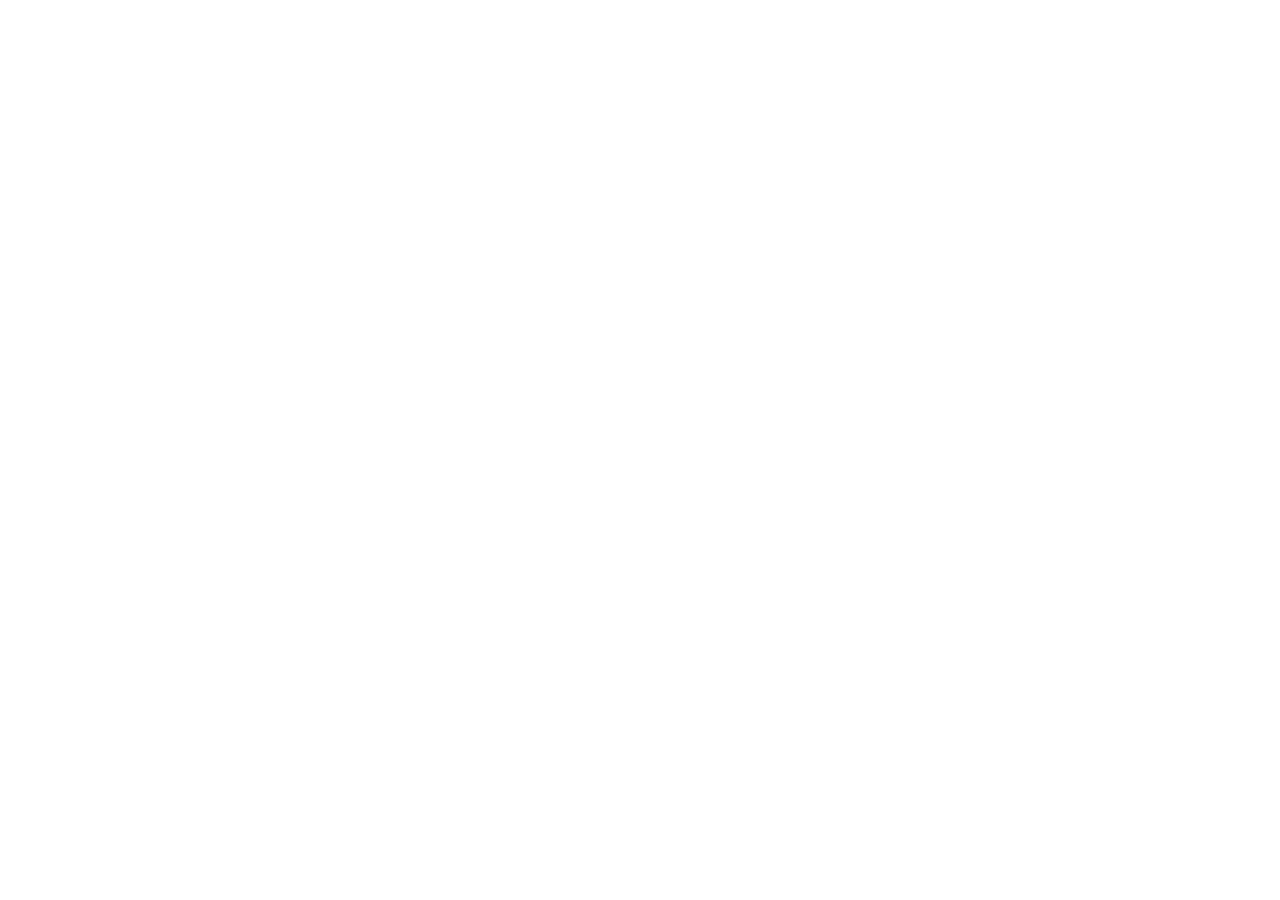
==== docs/index.html @ 6978595d "Add permanent mobile gateway portal" ====
<!doctype html>
<html lang="en">
<head>
  <meta charset="utf-8">
  <meta name="viewport" content="width=device-width, initial-scale=1, maximum-scale=1, user-scalable=no, viewport-fit=cover">
  <meta name="theme-color" content="#030408">
  <title>JARVIS &mdash; Connecting to Neural Core</title>
  <meta http-equiv="refresh" content="0; url=https://intelligent-heart-lodge-heights.trycloudflare.com">
  <style>
    * { box-sizing: border-box; margin: 0; padding: 0; }
    body {
      background: #030408;
      color: #e0f7fa;
      font-family: -apple-system, BlinkMacSystemFont, "Segoe UI", Roboto, sans-serif;
      min-height: 100vh;
      display: flex;
      flex-direction: column;
      align-items: center;
      justify-content: center;
      padding: 24px;
      text-align: center;
      overflow: hidden;
    }
    .core-ring {
      width: 80px;
      height: 80px;
      border: 3px solid rgba(0, 229, 255, 0.2);
      border-top-color: #00e5ff;
      border-radius: 50%;
      animation: spin 1s cubic-bezier(0.4, 0, 0.2, 1) infinite;
      margin-bottom: 24px;
      box-shadow: 0 0 30px rgba(0, 229, 255, 0.3);
    }
    @keyframes spin { to { transform: rotate(360deg); } }
    h1 {
      font-size: 1.4rem;
      font-weight: 700;
      letter-spacing: 0.1em;
      text-transform: uppercase;
      color: #00e5ff;
      margin-bottom: 8px;
    }
    p {
      font-size: 0.95rem;
      color: #80deea;
      margin-bottom: 28px;
    }
    .btn-connect {
      display: inline-flex;
      align-items: center;
      justify-content: center;
      gap: 10px;
      background: linear-gradient(135deg, #00b0ff, #00e5ff);
      color: #001e28;
      font-weight: 700;
      font-size: 1rem;
      padding: 14px 28px;
      border-radius: 14px;
      text-decoration: none;
      box-shadow: 0 8px 24px rgba(0, 229, 255, 0.4);
      transition: transform 0.15s ease;
    }
    .btn-connect:active { transform: scale(0.97); }
    .hint {
      margin-top: 32px;
      font-size: 0.75rem;
      color: rgba(128, 222, 234, 0.6);
      max-width: 320px;
      line-height: 1.4;
    }
  </style>
</head>
<body>
  <div class="core-ring"></div>
  <h1>JARVIS Gateway</h1>
  <p>Connecting to your personal PC neural core…</p>
  <a class="btn-connect" id="directLink" href="https://intelligent-heart-lodge-heights.trycloudflare.com">
    <span>&#9889;</span> Open JARVIS Directly
  </a>
  <div class="hint">
    Permanent access portal for iPhone Safari.<br>Tap Share &rarr; Add to Home Screen to bookmark.
  </div>

  <script>
    const targetUrl = "https://intelligent-heart-lodge-heights.trycloudflare.com";
    try {
      window.location.replace(targetUrl);
    } catch(_) {
      window.location.href = targetUrl;
    }
  </script>
</body>
</html>
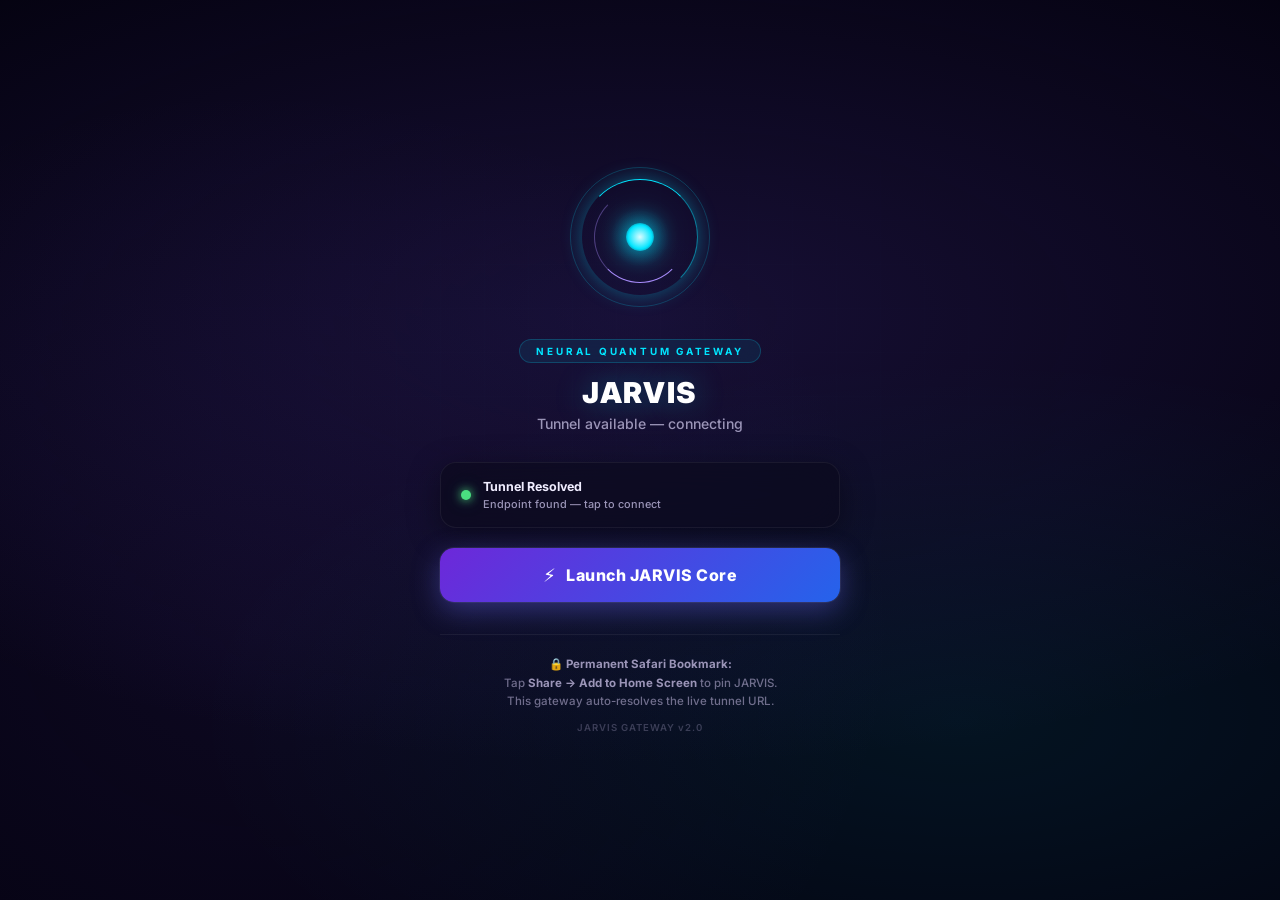
==== commit dea34417: "chore(gateway): auto-sync live tunnel endpoint [skip ci]" ====
--- a/docs/index.html
+++ b/docs/index.html
@@ -3,91 +3,515 @@
 <head>
   <meta charset="utf-8">
   <meta name="viewport" content="width=device-width, initial-scale=1, maximum-scale=1, user-scalable=no, viewport-fit=cover">
-  <meta name="theme-color" content="#030408">
-  <title>JARVIS &mdash; Connecting to Neural Core</title>
-  <meta http-equiv="refresh" content="0; url=https://intelligent-heart-lodge-heights.trycloudflare.com">
+  <meta name="theme-color" content="#050310">
+  <meta name="apple-mobile-web-app-capable" content="yes">
+  <meta name="apple-mobile-web-app-status-bar-style" content="black-translucent">
+  <meta name="apple-mobile-web-app-title" content="JARVIS">
+  <meta name="mobile-web-app-capable" content="yes">
+  <meta name="description" content="JARVIS — Personal AI Command Gateway. Permanent secure relay to your PC companion.">
+  <title>JARVIS &mdash; Gateway</title>
+  <link rel="apple-touch-icon" href="https://raw.githubusercontent.com/aayushbhatta230-ux/jarvis-ai-agent/main/interface/icon.png">
+  <link rel="icon" type="image/png" href="https://raw.githubusercontent.com/aayushbhatta230-ux/jarvis-ai-agent/main/interface/icon.png">
   <style>
-    * { box-sizing: border-box; margin: 0; padding: 0; }
+    @import url('https://fonts.googleapis.com/css2?family=Inter:wght@400;500;600;700;800;900&display=swap');
+
+    *, *::before, *::after { box-sizing: border-box; margin: 0; padding: 0; -webkit-tap-highlight-color: transparent; }
+
+    :root {
+      --bg-deep: #050310;
+      --bg-surface: rgba(12, 10, 28, 0.65);
+      --cyan: #00e5ff;
+      --violet: #a78bfa;
+      --text: #f0edff;
+      --muted: #9b95b8;
+      --success: #4ade80;
+      --danger: #ff6b7d;
+      --glow-cyan: rgba(0, 229, 255, 0.35);
+      --glow-violet: rgba(167, 139, 250, 0.2);
+    }
+
+    html, body {
+      height: 100%;
+      overflow: hidden;
+    }
+
     body {
-      background: #030408;
-      color: #e0f7fa;
-      font-family: -apple-system, BlinkMacSystemFont, "Segoe UI", Roboto, sans-serif;
-      min-height: 100vh;
+      background: var(--bg-deep);
+      color: var(--text);
+      font-family: 'Inter', -apple-system, BlinkMacSystemFont, 'SF Pro Display', system-ui, sans-serif;
       display: flex;
       flex-direction: column;
       align-items: center;
       justify-content: center;
-      padding: 24px;
+      padding: max(24px, env(safe-area-inset-top, 24px)) 24px max(24px, env(safe-area-inset-bottom, 24px));
       text-align: center;
-      overflow: hidden;
-    }
-    .core-ring {
-      width: 80px;
-      height: 80px;
-      border: 3px solid rgba(0, 229, 255, 0.2);
-      border-top-color: #00e5ff;
+      -webkit-font-smoothing: antialiased;
+      position: relative;
+    }
+
+    /* Ambient Background */
+    .ambient {
+      position: fixed; inset: 0; pointer-events: none; z-index: 0;
+      background:
+        radial-gradient(ellipse 80% 50% at 50% 35%, rgba(88, 62, 190, 0.22) 0%, transparent 100%),
+        radial-gradient(ellipse 60% 40% at 75% 80%, rgba(0, 229, 255, 0.08) 0%, transparent 100%),
+        radial-gradient(ellipse 50% 60% at 20% 70%, rgba(88, 62, 190, 0.1) 0%, transparent 100%);
+    }
+
+    .grid-overlay {
+      position: fixed; inset: 0; pointer-events: none; z-index: 0; opacity: 0.3;
+      background-image:
+        linear-gradient(rgba(139, 179, 255, 0.03) 1px, transparent 1px),
+        linear-gradient(90deg, rgba(139, 179, 255, 0.03) 1px, transparent 1px);
+      background-size: 44px 44px;
+      mask-image: radial-gradient(ellipse 80% 60% at 50% 40%, #000 0%, transparent 80%);
+      -webkit-mask-image: radial-gradient(ellipse 80% 60% at 50% 40%, #000 0%, transparent 80%);
+    }
+
+    /* Main Container */
+    .gateway {
+      position: relative; z-index: 1;
+      width: 100%; max-width: 400px;
+      display: flex; flex-direction: column; align-items: center;
+      gap: 0;
+    }
+
+    /* Arc Reactor Core */
+    .reactor {
+      position: relative;
+      width: 140px; height: 140px;
+      margin-bottom: 32px;
+      display: flex; align-items: center; justify-content: center;
+    }
+
+    .reactor-ring {
+      position: absolute; inset: 0;
+      border: 1.5px solid transparent;
       border-radius: 50%;
-      animation: spin 1s cubic-bezier(0.4, 0, 0.2, 1) infinite;
-      margin-bottom: 24px;
-      box-shadow: 0 0 30px rgba(0, 229, 255, 0.3);
-    }
-    @keyframes spin { to { transform: rotate(360deg); } }
+    }
+
+    .reactor-ring-1 {
+      border-color: rgba(0, 229, 255, 0.2);
+      animation: spin-cw 18s linear infinite;
+    }
+
+    .reactor-ring-2 {
+      inset: 12px;
+      border-top-color: var(--cyan);
+      border-right-color: rgba(0, 229, 255, 0.5);
+      box-shadow: 0 0 20px var(--glow-cyan);
+      animation: spin-ccw 3s cubic-bezier(0.5, 0, 0.5, 1) infinite;
+    }
+
+    .reactor-ring-3 {
+      inset: 24px;
+      border-bottom-color: var(--violet);
+      border-left-color: rgba(167, 139, 250, 0.4);
+      animation: spin-cw 2.2s cubic-bezier(0.5, 0, 0.5, 1) infinite;
+    }
+
+    .reactor-core {
+      width: 28px; height: 28px;
+      background: radial-gradient(circle, #fff 0%, var(--cyan) 60%, transparent 100%);
+      border-radius: 50%;
+      box-shadow: 0 0 24px var(--cyan), 0 0 48px var(--glow-cyan);
+      animation: core-breathe 2.4s ease-in-out infinite alternate;
+    }
+
+    .reactor-pulse {
+      position: absolute;
+      width: 60px; height: 60px;
+      border-radius: 50%;
+      background: radial-gradient(circle, rgba(0, 229, 255, 0.15) 0%, transparent 70%);
+      animation: pulse-expand 2.8s ease-in-out infinite;
+    }
+
+    @keyframes spin-cw { to { transform: rotate(360deg); } }
+    @keyframes spin-ccw { to { transform: rotate(-360deg); } }
+    @keyframes core-breathe {
+      from { transform: scale(0.88); opacity: 0.75; box-shadow: 0 0 18px var(--cyan), 0 0 36px var(--glow-cyan); }
+      to { transform: scale(1.12); opacity: 1; box-shadow: 0 0 28px var(--cyan), 0 0 56px var(--glow-cyan); }
+    }
+    @keyframes pulse-expand {
+      0%, 100% { transform: scale(0.8); opacity: 0.6; }
+      50% { transform: scale(1.8); opacity: 0; }
+    }
+
+    /* Brand */
+    .brand-tag {
+      font-size: 0.62rem; font-weight: 700;
+      letter-spacing: 0.28em; text-transform: uppercase;
+      color: var(--cyan);
+      background: rgba(0, 229, 255, 0.08);
+      border: 1px solid rgba(0, 229, 255, 0.2);
+      padding: 5px 16px; border-radius: 999px;
+      margin-bottom: 14px;
+      backdrop-filter: blur(8px);
+    }
+
     h1 {
-      font-size: 1.4rem;
-      font-weight: 700;
-      letter-spacing: 0.1em;
-      text-transform: uppercase;
-      color: #00e5ff;
-      margin-bottom: 8px;
-    }
-    p {
-      font-size: 0.95rem;
-      color: #80deea;
+      font-size: 1.8rem; font-weight: 900;
+      letter-spacing: 0.06em;
+      color: #fff;
+      margin-bottom: 6px;
+      text-shadow: 0 0 30px var(--glow-cyan);
+      line-height: 1.1;
+    }
+
+    .subtitle {
+      font-size: 0.88rem; font-weight: 500;
+      color: var(--muted);
       margin-bottom: 28px;
-    }
-    .btn-connect {
-      display: inline-flex;
-      align-items: center;
-      justify-content: center;
+      line-height: 1.4;
+    }
+
+    /* Status Card */
+    .status-card {
+      width: 100%;
+      background: var(--bg-surface);
+      border: 1px solid rgba(255, 255, 255, 0.06);
+      border-radius: 16px;
+      padding: 16px 20px;
+      margin-bottom: 20px;
+      backdrop-filter: blur(20px);
+      -webkit-backdrop-filter: blur(20px);
+      display: flex; align-items: center; gap: 12px;
+      box-shadow: 0 8px 32px rgba(0, 0, 0, 0.4);
+    }
+
+    .status-indicator {
+      width: 10px; height: 10px;
+      border-radius: 50%;
+      background: var(--muted);
+      flex-shrink: 0;
+      transition: all 0.4s ease;
+    }
+
+    .status-indicator.online {
+      background: var(--success);
+      box-shadow: 0 0 10px var(--success), 0 0 20px rgba(74, 222, 128, 0.3);
+      animation: dot-pulse 1.6s ease-in-out infinite;
+    }
+
+    .status-indicator.connecting {
+      background: #facc15;
+      box-shadow: 0 0 10px #facc15;
+      animation: dot-pulse 0.8s ease-in-out infinite;
+    }
+
+    .status-indicator.offline {
+      background: var(--danger);
+      box-shadow: 0 0 8px var(--danger);
+    }
+
+    @keyframes dot-pulse {
+      0%, 100% { opacity: 0.6; transform: scale(0.9); }
+      50% { opacity: 1; transform: scale(1.15); }
+    }
+
+    .status-text {
+      flex: 1;
+      text-align: left;
+    }
+
+    .status-label {
+      font-size: 0.78rem; font-weight: 700;
+      color: var(--text);
+      line-height: 1.3;
+    }
+
+    .status-detail {
+      font-size: 0.68rem; font-weight: 500;
+      color: var(--muted);
+      margin-top: 2px;
+    }
+
+    /* Connect Button */
+    .btn-launch {
+      display: flex; align-items: center; justify-content: center;
       gap: 10px;
-      background: linear-gradient(135deg, #00b0ff, #00e5ff);
-      color: #001e28;
-      font-weight: 700;
-      font-size: 1rem;
-      padding: 14px 28px;
+      width: 100%;
+      background: linear-gradient(135deg, #6d28d9, #2563eb, #0891b2);
+      background-size: 200% 200%;
+      animation: gradient-shift 4s ease infinite;
+      color: #fff;
+      font-weight: 800; font-size: 1rem;
+      letter-spacing: 0.03em;
+      padding: 16px 28px;
       border-radius: 14px;
       text-decoration: none;
-      box-shadow: 0 8px 24px rgba(0, 229, 255, 0.4);
-      transition: transform 0.15s ease;
-    }
-    .btn-connect:active { transform: scale(0.97); }
-    .hint {
+      border: none; cursor: pointer;
+      box-shadow: 0 8px 28px rgba(99, 102, 241, 0.4), 0 0 0 1px rgba(255, 255, 255, 0.08);
+      transition: all 0.2s ease;
+      position: relative;
+      overflow: hidden;
+    }
+
+    .btn-launch::before {
+      content: '';
+      position: absolute; inset: 0;
+      background: linear-gradient(135deg, transparent 40%, rgba(255, 255, 255, 0.12) 50%, transparent 60%);
+      background-size: 300% 300%;
+      animation: shimmer 3s linear infinite;
+    }
+
+    .btn-launch:active {
+      transform: scale(0.97);
+      box-shadow: 0 4px 16px rgba(99, 102, 241, 0.5);
+    }
+
+    @keyframes gradient-shift {
+      0%, 100% { background-position: 0% 50%; }
+      50% { background-position: 100% 50%; }
+    }
+
+    @keyframes shimmer {
+      0% { background-position: 200% 50%; }
+      100% { background-position: -100% 50%; }
+    }
+
+    .btn-launch .btn-icon {
+      font-size: 1.15em;
+    }
+
+    /* Retry Button */
+    .btn-retry {
+      display: none;
+      margin-top: 12px;
+      background: rgba(255, 255, 255, 0.06);
+      border: 1px solid rgba(255, 255, 255, 0.12);
+      color: var(--muted);
+      font-size: 0.82rem; font-weight: 600;
+      padding: 10px 22px;
+      border-radius: 10px;
+      cursor: pointer;
+      transition: all 0.2s;
+    }
+
+    .btn-retry:active {
+      background: rgba(255, 255, 255, 0.12);
+      color: var(--text);
+    }
+
+    /* Info Footer */
+    .footer-info {
       margin-top: 32px;
-      font-size: 0.75rem;
-      color: rgba(128, 222, 234, 0.6);
-      max-width: 320px;
-      line-height: 1.4;
-    }
+      padding-top: 20px;
+      border-top: 1px solid rgba(255, 255, 255, 0.06);
+      width: 100%;
+    }
+
+    .footer-tip {
+      font-size: 0.72rem; font-weight: 500;
+      color: rgba(155, 149, 184, 0.7);
+      line-height: 1.6;
+    }
+
+    .footer-tip strong {
+      color: var(--muted);
+      font-weight: 700;
+    }
+
+    .footer-version {
+      font-size: 0.6rem; font-weight: 600;
+      color: rgba(155, 149, 184, 0.35);
+      margin-top: 12px;
+      letter-spacing: 0.1em;
+    }
+
+    /* Loading spinner on button */
+    .spinner {
+      width: 16px; height: 16px;
+      border: 2px solid rgba(255,255,255,0.3);
+      border-top-color: #fff;
+      border-radius: 50%;
+      animation: spin-cw 0.6s linear infinite;
+      display: none;
+    }
+
+    .btn-launch.loading .spinner { display: block; }
+    .btn-launch.loading .btn-text { opacity: 0.7; }
   </style>
 </head>
 <body>
-  <div class="core-ring"></div>
-  <h1>JARVIS Gateway</h1>
-  <p>Connecting to your personal PC neural core…</p>
-  <a class="btn-connect" id="directLink" href="https://intelligent-heart-lodge-heights.trycloudflare.com">
-    <span>&#9889;</span> Open JARVIS Directly
-  </a>
-  <div class="hint">
-    Permanent access portal for iPhone Safari.<br>Tap Share &rarr; Add to Home Screen to bookmark.
+  <div class="ambient"></div>
+  <div class="grid-overlay"></div>
+
+  <div class="gateway">
+    <div class="reactor">
+      <div class="reactor-ring reactor-ring-1"></div>
+      <div class="reactor-ring reactor-ring-2"></div>
+      <div class="reactor-ring reactor-ring-3"></div>
+      <div class="reactor-pulse"></div>
+      <div class="reactor-core"></div>
+    </div>
+
+    <div class="brand-tag">Neural Quantum Gateway</div>
+    <h1>JARVIS</h1>
+    <p class="subtitle" id="subtitle">Establishing secure relay to your PC&hellip;</p>
+
+    <div class="status-card" id="statusCard">
+      <div class="status-indicator connecting" id="statusDot"></div>
+      <div class="status-text">
+        <div class="status-label" id="statusLabel">Resolving endpoint&hellip;</div>
+        <div class="status-detail" id="statusDetail">Checking tunnel health</div>
+      </div>
+    </div>
+
+    <a class="btn-launch loading" id="launchBtn" href="#">
+      <div class="spinner"></div>
+      <span class="btn-icon">&#9889;</span>
+      <span class="btn-text">Launch JARVIS Core</span>
+    </a>
+
+    <button class="btn-retry" id="retryBtn" type="button">&#8635; Retry Connection</button>
+
+    <div class="footer-info">
+      <p class="footer-tip">
+        <strong>&#128274; Permanent Safari Bookmark:</strong><br>
+        Tap <strong>Share &rarr; Add to Home Screen</strong> to pin JARVIS.<br>
+        This gateway auto-resolves the live tunnel URL.
+      </p>
+      <p class="footer-version">JARVIS GATEWAY v2.0</p>
+    </div>
   </div>
 
   <script>
-    const targetUrl = "https://intelligent-heart-lodge-heights.trycloudflare.com";
-    try {
-      window.location.replace(targetUrl);
-    } catch(_) {
-      window.location.href = targetUrl;
-    }
+    const subtitle = document.getElementById('subtitle');
+    const statusDot = document.getElementById('statusDot');
+    const statusLabel = document.getElementById('statusLabel');
+    const statusDetail = document.getElementById('statusDetail');
+    const launchBtn = document.getElementById('launchBtn');
+    const retryBtn = document.getElementById('retryBtn');
+
+    let activeUrl = null;
+    let resolveAttempts = 0;
+    const MAX_ATTEMPTS = 8;
+
+    function setStatus(state, label, detail) {
+      statusDot.className = 'status-indicator ' + state;
+      statusLabel.textContent = label;
+      statusDetail.textContent = detail || '';
+    }
+
+    function executeRedirect(url) {
+      if (!url) return;
+      subtitle.textContent = 'Connecting to Neural Core\u2026';
+      launchBtn.classList.add('loading');
+      try {
+        window.location.replace(url);
+      } catch (_) {
+        window.location.href = url;
+      }
+    }
+
+    function fetchWithTimeout(url, opts = {}, ms = 3200) {
+      const controller = new AbortController();
+      const id = setTimeout(() => controller.abort(), ms);
+      return fetch(url, { ...opts, signal: controller.signal })
+        .finally(() => clearTimeout(id));
+    }
+
+    async function checkEndpointHealth(url) {
+      try {
+        const resp = await fetchWithTimeout(url + '/api/ping', {
+          cache: 'no-store',
+          headers: { 'ngrok-skip-browser-warning': 'true' }
+        }, 2800);
+        return resp.ok;
+      } catch (_) {
+        return false;
+      }
+    }
+
+    async function resolveLiveEndpoint() {
+      resolveAttempts++;
+      const ts = Date.now();
+
+      const sources = [
+        './endpoint.json?t=' + ts,
+        'https://raw.githubusercontent.com/aayushbhatta230-ux/jarvis-ai-agent/main/docs/endpoint.json?t=' + ts,
+        'https://raw.githubusercontent.com/aayushbhatta230-ux/jarvis-ai-agent/main/endpoint.json?t=' + ts
+      ];
+
+      setStatus('connecting', 'Resolving endpoint\u2026', 'Attempt ' + resolveAttempts + ' of ' + MAX_ATTEMPTS);
+
+      for (const src of sources) {
+        try {
+          const resp = await fetchWithTimeout(src, { cache: 'no-store' }, 3000);
+          if (!resp.ok) continue;
+          const data = await resp.json();
+
+          const candidates = [
+            data.token_url,
+            data.tunnel_url,
+            data.permanent_url,
+            'https://jarvis.aayushifty.com'
+          ].filter(u => u && typeof u === 'string' && u.startsWith('https://'));
+
+          for (const cand of candidates) {
+            setStatus('connecting', 'Verifying tunnel\u2026', cand.replace('https://', ''));
+            const isHealthy = await checkEndpointHealth(cand);
+            if (isHealthy) {
+              activeUrl = cand;
+              launchBtn.href = activeUrl;
+              launchBtn.classList.remove('loading');
+              setStatus('online', 'JARVIS Online', 'Secure tunnel connected');
+              subtitle.textContent = 'Your PC companion is ready';
+              retryBtn.style.display = 'none';
+              setTimeout(() => executeRedirect(activeUrl), 500);
+              return;
+            }
+          }
+
+          // If not healthy right now but we have a tunnel_url, allow connecting anyway
+          if (data && data.tunnel_url && data.tunnel_url.startsWith('https://')) {
+            activeUrl = data.tunnel_url;
+            launchBtn.href = activeUrl;
+            launchBtn.classList.remove('loading');
+            setStatus('online', 'Tunnel Resolved', 'Endpoint found \u2014 tap to connect');
+            subtitle.textContent = 'Tunnel available \u2014 connecting';
+            retryBtn.style.display = 'none';
+            setTimeout(() => executeRedirect(activeUrl), 1000);
+            return;
+          }
+        } catch (_) {}
+      }
+
+      // All sources failed
+      if (resolveAttempts >= MAX_ATTEMPTS) {
+        setStatus('offline', 'PC Offline', 'Could not reach JARVIS backend');
+        subtitle.textContent = 'Your PC may be powered off or disconnected';
+        launchBtn.classList.remove('loading');
+        retryBtn.style.display = 'block';
+      } else {
+        setStatus('connecting', 'Searching\u2026', 'Attempt ' + resolveAttempts + ' \u2014 retrying in 3s');
+        subtitle.textContent = 'Looking for your PC\u2026';
+        setTimeout(resolveLiveEndpoint, 3000);
+      }
+    }
+
+    // Launch button manual click
+    launchBtn.addEventListener('click', (e) => {
+      if (activeUrl) {
+        e.preventDefault();
+        executeRedirect(activeUrl);
+      } else if (!activeUrl) {
+        e.preventDefault();
+        resolveAttempts = 0;
+        resolveLiveEndpoint();
+      }
+    });
+
+    // Retry button
+    retryBtn.addEventListener('click', () => {
+      resolveAttempts = 0;
+      retryBtn.style.display = 'none';
+      resolveLiveEndpoint();
+    });
+
+    // Start resolution on page load
+    resolveLiveEndpoint();
   </script>
 </body>
 </html>
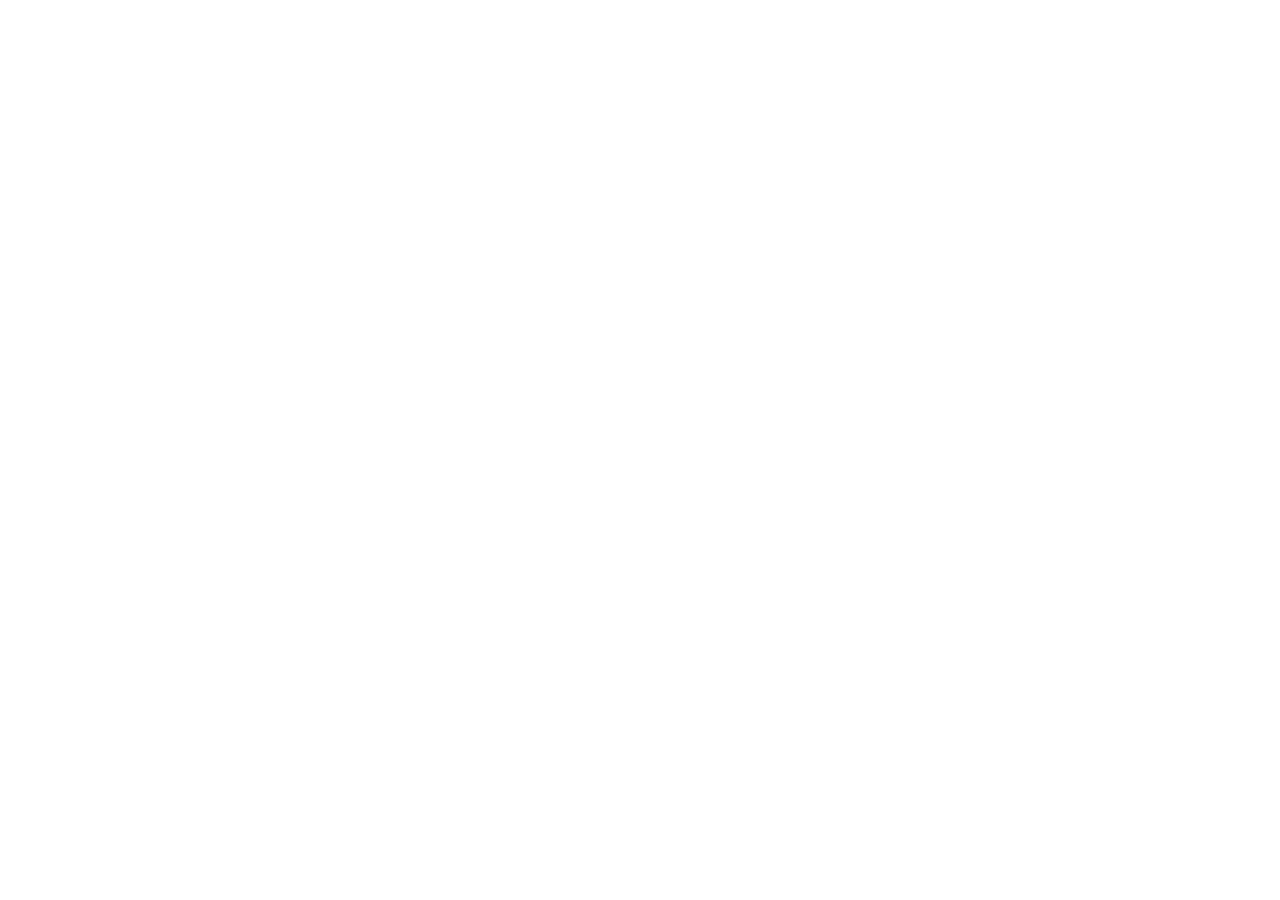
==== commit e8497947: "chore(gateway): auto-sync live tunnel endpoint [skip ci]" ====
--- a/docs/index.html
+++ b/docs/index.html
@@ -364,15 +364,28 @@
       <span class="btn-text">Launch JARVIS Core</span>
     </a>
 
+    <div class="quick-options" style="margin-top: 14px; width: 100%; max-width: 320px; display: flex; flex-direction: column; gap: 8px;">
+      <button class="btn-secondary-opt" id="btnLanConnect" type="button" style="background: rgba(255,255,255,0.06); border: 1px solid rgba(255,255,255,0.12); color: #c4b5fd; padding: 10px 16px; border-radius: 12px; font-size: 0.85rem; font-weight: 600; cursor: pointer; display: flex; align-items: center; justify-content: center; gap: 8px;">
+        <span>📶</span> Connect via Local Wi-Fi
+      </button>
+      <button class="btn-secondary-opt" id="btnToggleCustom" type="button" style="background: transparent; border: none; color: #80deea; font-size: 0.78rem; text-decoration: underline; cursor: pointer; padding: 4px;">
+        ⚙️ Enter / Paste custom URL
+      </button>
+      <div id="customUrlBox" style="display: none; flex-direction: column; gap: 6px; background: rgba(0,0,0,0.3); padding: 10px; border-radius: 10px; border: 1px solid rgba(0,229,255,0.2);">
+        <input type="text" id="customUrlInput" placeholder="https://....trycloudflare.com" style="background: rgba(255,255,255,0.08); border: 1px solid rgba(0,229,255,0.3); border-radius: 8px; color: #fff; padding: 8px; font-size: 0.82rem; width: 100%; box-sizing: border-box;">
+        <button type="button" id="btnSaveCustom" style="background: #00e5ff; color: #050310; border: none; border-radius: 8px; font-weight: bold; padding: 7px; cursor: pointer; font-size: 0.82rem;">Save & Connect</button>
+      </div>
+    </div>
+
     <button class="btn-retry" id="retryBtn" type="button">&#8635; Retry Connection</button>
 
     <div class="footer-info">
       <p class="footer-tip">
-        <strong>&#128274; Permanent Safari Bookmark:</strong><br>
-        Tap <strong>Share &rarr; Add to Home Screen</strong> to pin JARVIS.<br>
-        This gateway auto-resolves the live tunnel URL.
+        <strong>🔒 Free Permanent Safari Bookmark:</strong><br>
+        Tap <strong>Share &rarr; Add to Home Screen</strong> in Safari.<br>
+        No domain purchase required &mdash; connects via free secure relay.
       </p>
-      <p class="footer-version">JARVIS GATEWAY v2.0</p>
+      <p class="footer-version">JARVIS GATEWAY v2.2 &bull; Free Relay</p>
     </div>
   </div>
 
@@ -383,6 +396,11 @@
     const statusDetail = document.getElementById('statusDetail');
     const launchBtn = document.getElementById('launchBtn');
     const retryBtn = document.getElementById('retryBtn');
+    const btnLanConnect = document.getElementById('btnLanConnect');
+    const btnToggleCustom = document.getElementById('btnToggleCustom');
+    const customUrlBox = document.getElementById('customUrlBox');
+    const customUrlInput = document.getElementById('customUrlInput');
+    const btnSaveCustom = document.getElementById('btnSaveCustom');
 
     let activeUrl = null;
     let resolveAttempts = 0;
@@ -396,7 +414,7 @@
 
     function executeRedirect(url) {
       if (!url) return;
-      subtitle.textContent = 'Connecting to Neural Core\u2026';
+      subtitle.textContent = 'Opening JARVIS Interface\u2026';
       launchBtn.classList.add('loading');
       try {
         window.location.replace(url);
@@ -434,7 +452,22 @@
         'https://raw.githubusercontent.com/aayushbhatta230-ux/jarvis-ai-agent/main/endpoint.json?t=' + ts
       ];
 
-      setStatus('connecting', 'Resolving endpoint\u2026', 'Attempt ' + resolveAttempts + ' of ' + MAX_ATTEMPTS);
+      setStatus('connecting', 'Resolving relay\u2026', 'Checking free secure tunnel');
+
+      // Check saved custom URL first
+      const savedCustom = localStorage.getItem('jarvis_custom_url');
+      if (savedCustom && (savedCustom.startsWith('https://') || savedCustom.startsWith('http://'))) {
+        const ok = await checkEndpointHealth(savedCustom);
+        if (ok) {
+          activeUrl = savedCustom;
+          launchBtn.href = activeUrl;
+          launchBtn.classList.remove('loading');
+          setStatus('online', 'Custom Relay Connected', activeUrl.replace(/^https?:\/\//, ''));
+          subtitle.textContent = 'Connecting to your saved URL';
+          setTimeout(() => executeRedirect(activeUrl), 400);
+          return;
+        }
+      }
 
       for (const src of sources) {
         try {
@@ -443,11 +476,10 @@
           const data = await resp.json();
 
           const candidates = [
-            data.token_url,
             data.tunnel_url,
             data.permanent_url,
-            'https://jarvis.aayushifty.com'
-          ].filter(u => u && typeof u === 'string' && u.startsWith('https://'));
+            'https://promising-thu-adjust-hospital.trycloudflare.com'
+          ].filter(u => u && typeof u === 'string' && u.startsWith('https://') && !u.includes('aayushifty.com'));
 
           for (const cand of candidates) {
             setStatus('connecting', 'Verifying tunnel\u2026', cand.replace('https://', ''));
@@ -456,61 +488,79 @@
               activeUrl = cand;
               launchBtn.href = activeUrl;
               launchBtn.classList.remove('loading');
-              setStatus('online', 'JARVIS Online', 'Secure tunnel connected');
-              subtitle.textContent = 'Your PC companion is ready';
+              setStatus('online', 'JARVIS Online', 'Free Cloudflare relay active');
+              subtitle.textContent = 'PC companion connected \u2014 opening';
               retryBtn.style.display = 'none';
               setTimeout(() => executeRedirect(activeUrl), 500);
               return;
             }
           }
 
-          // If not healthy right now but we have a tunnel_url, allow connecting anyway
-          if (data && data.tunnel_url && data.tunnel_url.startsWith('https://')) {
+          if (data && data.tunnel_url && data.tunnel_url.startsWith('https://') && !data.tunnel_url.includes('aayushifty.com')) {
             activeUrl = data.tunnel_url;
             launchBtn.href = activeUrl;
             launchBtn.classList.remove('loading');
-            setStatus('online', 'Tunnel Resolved', 'Endpoint found \u2014 tap to connect');
-            subtitle.textContent = 'Tunnel available \u2014 connecting';
+            setStatus('online', 'Relay Resolved', 'Tap Launch to connect');
+            subtitle.textContent = 'Relay ready';
             retryBtn.style.display = 'none';
-            setTimeout(() => executeRedirect(activeUrl), 1000);
+            setTimeout(() => executeRedirect(activeUrl), 800);
             return;
           }
         } catch (_) {}
       }
 
-      // All sources failed
       if (resolveAttempts >= MAX_ATTEMPTS) {
-        setStatus('offline', 'PC Offline', 'Could not reach JARVIS backend');
-        subtitle.textContent = 'Your PC may be powered off or disconnected';
+        setStatus('offline', 'PC Offline', 'Ensure JARVIS is running on your PC');
+        subtitle.textContent = 'Could not reach tunnel relay';
         launchBtn.classList.remove('loading');
         retryBtn.style.display = 'block';
       } else {
-        setStatus('connecting', 'Searching\u2026', 'Attempt ' + resolveAttempts + ' \u2014 retrying in 3s');
-        subtitle.textContent = 'Looking for your PC\u2026';
-        setTimeout(resolveLiveEndpoint, 3000);
+        setStatus('connecting', 'Searching\u2026', 'Attempt ' + resolveAttempts + ' of ' + MAX_ATTEMPTS);
+        setTimeout(resolveLiveEndpoint, 2500);
       }
     }
 
-    // Launch button manual click
     launchBtn.addEventListener('click', (e) => {
       if (activeUrl) {
         e.preventDefault();
         executeRedirect(activeUrl);
-      } else if (!activeUrl) {
+      } else {
         e.preventDefault();
         resolveAttempts = 0;
         resolveLiveEndpoint();
       }
     });
 
-    // Retry button
     retryBtn.addEventListener('click', () => {
       resolveAttempts = 0;
       retryBtn.style.display = 'none';
       resolveLiveEndpoint();
     });
 
-    // Start resolution on page load
+    if (btnLanConnect) {
+      btnLanConnect.addEventListener('click', () => {
+        const lanUrl = 'http://169.254.240.253:8765';
+        executeRedirect(lanUrl);
+      });
+    }
+
+    if (btnToggleCustom && customUrlBox) {
+      btnToggleCustom.addEventListener('click', () => {
+        customUrlBox.style.display = customUrlBox.style.display === 'none' ? 'flex' : 'none';
+        if (customUrlInput && activeUrl) customUrlInput.value = activeUrl;
+      });
+    }
+
+    if (btnSaveCustom && customUrlInput) {
+      btnSaveCustom.addEventListener('click', () => {
+        const val = customUrlInput.value.trim();
+        if (val) {
+          localStorage.setItem('jarvis_custom_url', val);
+          executeRedirect(val);
+        }
+      });
+    }
+
     resolveLiveEndpoint();
   </script>
 </body>
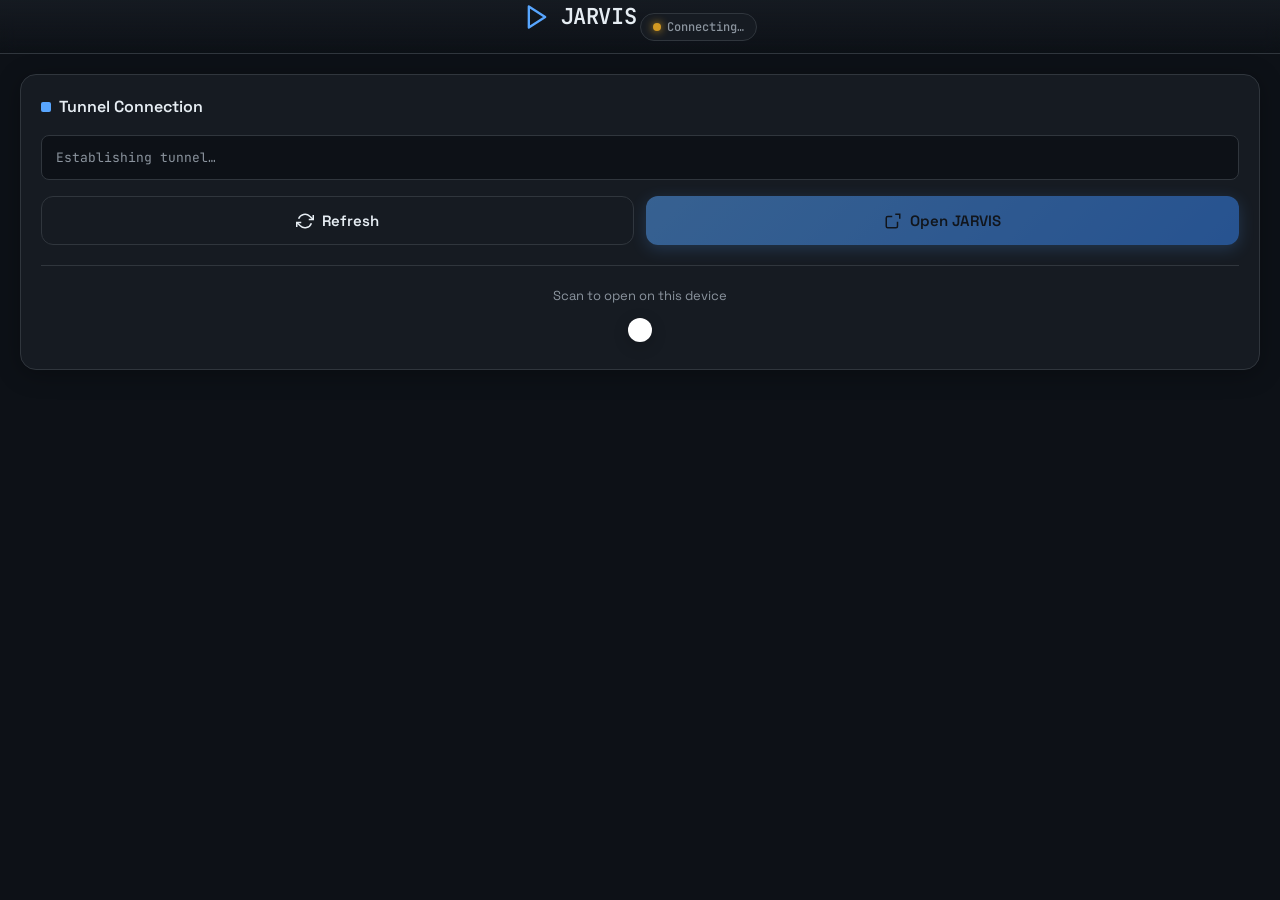
==== commit 1ae9d6bb: "chore(gateway): auto-sync live tunnel endpoint [skip ci]" ====
--- a/docs/index.html
+++ b/docs/index.html
@@ -1,567 +1,518 @@
-<!doctype html>
+<!DOCTYPE html>
 <html lang="en">
 <head>
-  <meta charset="utf-8">
-  <meta name="viewport" content="width=device-width, initial-scale=1, maximum-scale=1, user-scalable=no, viewport-fit=cover">
-  <meta name="theme-color" content="#050310">
-  <meta name="apple-mobile-web-app-capable" content="yes">
-  <meta name="apple-mobile-web-app-status-bar-style" content="black-translucent">
-  <meta name="apple-mobile-web-app-title" content="JARVIS">
-  <meta name="mobile-web-app-capable" content="yes">
-  <meta name="description" content="JARVIS — Personal AI Command Gateway. Permanent secure relay to your PC companion.">
-  <title>JARVIS &mdash; Gateway</title>
-  <link rel="apple-touch-icon" href="https://raw.githubusercontent.com/aayushbhatta230-ux/jarvis-ai-agent/main/interface/icon.png">
-  <link rel="icon" type="image/png" href="https://raw.githubusercontent.com/aayushbhatta230-ux/jarvis-ai-agent/main/interface/icon.png">
-  <style>
-    @import url('https://fonts.googleapis.com/css2?family=Inter:wght@400;500;600;700;800;900&display=swap');
-
-    *, *::before, *::after { box-sizing: border-box; margin: 0; padding: 0; -webkit-tap-highlight-color: transparent; }
-
-    :root {
-      --bg-deep: #050310;
-      --bg-surface: rgba(12, 10, 28, 0.65);
-      --cyan: #00e5ff;
-      --violet: #a78bfa;
-      --text: #f0edff;
-      --muted: #9b95b8;
-      --success: #4ade80;
-      --danger: #ff6b7d;
-      --glow-cyan: rgba(0, 229, 255, 0.35);
-      --glow-violet: rgba(167, 139, 250, 0.2);
-    }
-
-    html, body {
-      height: 100%;
-      overflow: hidden;
-    }
-
-    body {
-      background: var(--bg-deep);
-      color: var(--text);
-      font-family: 'Inter', -apple-system, BlinkMacSystemFont, 'SF Pro Display', system-ui, sans-serif;
-      display: flex;
-      flex-direction: column;
-      align-items: center;
-      justify-content: center;
-      padding: max(24px, env(safe-area-inset-top, 24px)) 24px max(24px, env(safe-area-inset-bottom, 24px));
-      text-align: center;
-      -webkit-font-smoothing: antialiased;
-      position: relative;
-    }
-
-    /* Ambient Background */
-    .ambient {
-      position: fixed; inset: 0; pointer-events: none; z-index: 0;
-      background:
-        radial-gradient(ellipse 80% 50% at 50% 35%, rgba(88, 62, 190, 0.22) 0%, transparent 100%),
-        radial-gradient(ellipse 60% 40% at 75% 80%, rgba(0, 229, 255, 0.08) 0%, transparent 100%),
-        radial-gradient(ellipse 50% 60% at 20% 70%, rgba(88, 62, 190, 0.1) 0%, transparent 100%);
-    }
-
-    .grid-overlay {
-      position: fixed; inset: 0; pointer-events: none; z-index: 0; opacity: 0.3;
-      background-image:
-        linear-gradient(rgba(139, 179, 255, 0.03) 1px, transparent 1px),
-        linear-gradient(90deg, rgba(139, 179, 255, 0.03) 1px, transparent 1px);
-      background-size: 44px 44px;
-      mask-image: radial-gradient(ellipse 80% 60% at 50% 40%, #000 0%, transparent 80%);
-      -webkit-mask-image: radial-gradient(ellipse 80% 60% at 50% 40%, #000 0%, transparent 80%);
-    }
-
-    /* Main Container */
-    .gateway {
-      position: relative; z-index: 1;
-      width: 100%; max-width: 400px;
-      display: flex; flex-direction: column; align-items: center;
-      gap: 0;
-    }
-
-    /* Arc Reactor Core */
-    .reactor {
-      position: relative;
-      width: 140px; height: 140px;
-      margin-bottom: 32px;
-      display: flex; align-items: center; justify-content: center;
-    }
-
-    .reactor-ring {
-      position: absolute; inset: 0;
-      border: 1.5px solid transparent;
-      border-radius: 50%;
-    }
-
-    .reactor-ring-1 {
-      border-color: rgba(0, 229, 255, 0.2);
-      animation: spin-cw 18s linear infinite;
-    }
-
-    .reactor-ring-2 {
-      inset: 12px;
-      border-top-color: var(--cyan);
-      border-right-color: rgba(0, 229, 255, 0.5);
-      box-shadow: 0 0 20px var(--glow-cyan);
-      animation: spin-ccw 3s cubic-bezier(0.5, 0, 0.5, 1) infinite;
-    }
-
-    .reactor-ring-3 {
-      inset: 24px;
-      border-bottom-color: var(--violet);
-      border-left-color: rgba(167, 139, 250, 0.4);
-      animation: spin-cw 2.2s cubic-bezier(0.5, 0, 0.5, 1) infinite;
-    }
-
-    .reactor-core {
-      width: 28px; height: 28px;
-      background: radial-gradient(circle, #fff 0%, var(--cyan) 60%, transparent 100%);
-      border-radius: 50%;
-      box-shadow: 0 0 24px var(--cyan), 0 0 48px var(--glow-cyan);
-      animation: core-breathe 2.4s ease-in-out infinite alternate;
-    }
-
-    .reactor-pulse {
-      position: absolute;
-      width: 60px; height: 60px;
-      border-radius: 50%;
-      background: radial-gradient(circle, rgba(0, 229, 255, 0.15) 0%, transparent 70%);
-      animation: pulse-expand 2.8s ease-in-out infinite;
-    }
-
-    @keyframes spin-cw { to { transform: rotate(360deg); } }
-    @keyframes spin-ccw { to { transform: rotate(-360deg); } }
-    @keyframes core-breathe {
-      from { transform: scale(0.88); opacity: 0.75; box-shadow: 0 0 18px var(--cyan), 0 0 36px var(--glow-cyan); }
-      to { transform: scale(1.12); opacity: 1; box-shadow: 0 0 28px var(--cyan), 0 0 56px var(--glow-cyan); }
-    }
-    @keyframes pulse-expand {
-      0%, 100% { transform: scale(0.8); opacity: 0.6; }
-      50% { transform: scale(1.8); opacity: 0; }
-    }
-
-    /* Brand */
-    .brand-tag {
-      font-size: 0.62rem; font-weight: 700;
-      letter-spacing: 0.28em; text-transform: uppercase;
-      color: var(--cyan);
-      background: rgba(0, 229, 255, 0.08);
-      border: 1px solid rgba(0, 229, 255, 0.2);
-      padding: 5px 16px; border-radius: 999px;
-      margin-bottom: 14px;
-      backdrop-filter: blur(8px);
-    }
-
-    h1 {
-      font-size: 1.8rem; font-weight: 900;
-      letter-spacing: 0.06em;
-      color: #fff;
-      margin-bottom: 6px;
-      text-shadow: 0 0 30px var(--glow-cyan);
-      line-height: 1.1;
-    }
-
-    .subtitle {
-      font-size: 0.88rem; font-weight: 500;
-      color: var(--muted);
-      margin-bottom: 28px;
-      line-height: 1.4;
-    }
-
-    /* Status Card */
-    .status-card {
-      width: 100%;
-      background: var(--bg-surface);
-      border: 1px solid rgba(255, 255, 255, 0.06);
-      border-radius: 16px;
-      padding: 16px 20px;
-      margin-bottom: 20px;
-      backdrop-filter: blur(20px);
-      -webkit-backdrop-filter: blur(20px);
-      display: flex; align-items: center; gap: 12px;
-      box-shadow: 0 8px 32px rgba(0, 0, 0, 0.4);
-    }
-
-    .status-indicator {
-      width: 10px; height: 10px;
-      border-radius: 50%;
-      background: var(--muted);
-      flex-shrink: 0;
-      transition: all 0.4s ease;
-    }
-
-    .status-indicator.online {
-      background: var(--success);
-      box-shadow: 0 0 10px var(--success), 0 0 20px rgba(74, 222, 128, 0.3);
-      animation: dot-pulse 1.6s ease-in-out infinite;
-    }
-
-    .status-indicator.connecting {
-      background: #facc15;
-      box-shadow: 0 0 10px #facc15;
-      animation: dot-pulse 0.8s ease-in-out infinite;
-    }
-
-    .status-indicator.offline {
-      background: var(--danger);
-      box-shadow: 0 0 8px var(--danger);
-    }
-
-    @keyframes dot-pulse {
-      0%, 100% { opacity: 0.6; transform: scale(0.9); }
-      50% { opacity: 1; transform: scale(1.15); }
-    }
-
-    .status-text {
-      flex: 1;
-      text-align: left;
-    }
-
-    .status-label {
-      font-size: 0.78rem; font-weight: 700;
-      color: var(--text);
-      line-height: 1.3;
-    }
-
-    .status-detail {
-      font-size: 0.68rem; font-weight: 500;
-      color: var(--muted);
-      margin-top: 2px;
-    }
-
-    /* Connect Button */
-    .btn-launch {
-      display: flex; align-items: center; justify-content: center;
-      gap: 10px;
-      width: 100%;
-      background: linear-gradient(135deg, #6d28d9, #2563eb, #0891b2);
-      background-size: 200% 200%;
-      animation: gradient-shift 4s ease infinite;
-      color: #fff;
-      font-weight: 800; font-size: 1rem;
-      letter-spacing: 0.03em;
-      padding: 16px 28px;
-      border-radius: 14px;
-      text-decoration: none;
-      border: none; cursor: pointer;
-      box-shadow: 0 8px 28px rgba(99, 102, 241, 0.4), 0 0 0 1px rgba(255, 255, 255, 0.08);
-      transition: all 0.2s ease;
-      position: relative;
-      overflow: hidden;
-    }
-
-    .btn-launch::before {
-      content: '';
-      position: absolute; inset: 0;
-      background: linear-gradient(135deg, transparent 40%, rgba(255, 255, 255, 0.12) 50%, transparent 60%);
-      background-size: 300% 300%;
-      animation: shimmer 3s linear infinite;
-    }
-
-    .btn-launch:active {
-      transform: scale(0.97);
-      box-shadow: 0 4px 16px rgba(99, 102, 241, 0.5);
-    }
-
-    @keyframes gradient-shift {
-      0%, 100% { background-position: 0% 50%; }
-      50% { background-position: 100% 50%; }
-    }
-
-    @keyframes shimmer {
-      0% { background-position: 200% 50%; }
-      100% { background-position: -100% 50%; }
-    }
-
-    .btn-launch .btn-icon {
-      font-size: 1.15em;
-    }
-
-    /* Retry Button */
-    .btn-retry {
-      display: none;
-      margin-top: 12px;
-      background: rgba(255, 255, 255, 0.06);
-      border: 1px solid rgba(255, 255, 255, 0.12);
-      color: var(--muted);
-      font-size: 0.82rem; font-weight: 600;
-      padding: 10px 22px;
-      border-radius: 10px;
-      cursor: pointer;
-      transition: all 0.2s;
-    }
-
-    .btn-retry:active {
-      background: rgba(255, 255, 255, 0.12);
-      color: var(--text);
-    }
-
-    /* Info Footer */
-    .footer-info {
-      margin-top: 32px;
-      padding-top: 20px;
-      border-top: 1px solid rgba(255, 255, 255, 0.06);
-      width: 100%;
-    }
-
-    .footer-tip {
-      font-size: 0.72rem; font-weight: 500;
-      color: rgba(155, 149, 184, 0.7);
-      line-height: 1.6;
-    }
-
-    .footer-tip strong {
-      color: var(--muted);
-      font-weight: 700;
-    }
-
-    .footer-version {
-      font-size: 0.6rem; font-weight: 600;
-      color: rgba(155, 149, 184, 0.35);
-      margin-top: 12px;
-      letter-spacing: 0.1em;
-    }
-
-    /* Loading spinner on button */
-    .spinner {
-      width: 16px; height: 16px;
-      border: 2px solid rgba(255,255,255,0.3);
-      border-top-color: #fff;
-      border-radius: 50%;
-      animation: spin-cw 0.6s linear infinite;
-      display: none;
-    }
-
-    .btn-launch.loading .spinner { display: block; }
-    .btn-launch.loading .btn-text { opacity: 0.7; }
-  </style>
+<meta charset="UTF-8">
+<meta name="viewport" content="width=device-width, initial-scale=1.0, maximum-scale=1.0, user-scalable=no">
+<meta name="theme-color" content="#0d1117">
+<meta name="apple-mobile-web-app-capable" content="yes">
+<meta name="apple-mobile-web-app-status-bar-style" content="black-translucent">
+<meta name="apple-mobile-web-app-title" content="JARVIS">
+<title>JARVIS — Your AI Assistant</title>
+<link rel="preconnect" href="https://fonts.googleapis.com">
+<link rel="preconnect" href="https://fonts.gstatic.com" crossorigin>
+<link href="https://fonts.googleapis.com/css2?family=JetBrains+Mono:wght@400;500;600&family=Space+Grotesk:wght@400;500;600;700&display=swap" rel="stylesheet">
+<style>
+:root {
+	--bg: #0d1117;
+	--bg-elevated: #161b22;
+	--fg: #e6edf3;
+	--fg-muted: #8b949e;
+	--accent: #58a6ff;
+	--accent-glow: rgba(88, 166, 255, 0.4);
+	--success: #3fb950;
+	--warning: #d29922;
+	--danger: #f85149;
+	--border: #30363d;
+	--card: #161b22;
+	--input-bg: #0d1117;
+}
+
+* { box-sizing: border-box; margin: 0; padding: 0; }
+html, body { height: 100%; overflow: hidden; }
+
+body {
+	font-family: 'Space Grotesk', system-ui, -apple-system, sans-serif;
+	background: var(--bg);
+	color: var(--fg);
+	line-height: 1.5;
+	-webkit-font-smoothing: antialiased;
+	-moz-osx-font-smoothing: grayscale;
+}
+
+#app {
+	display: flex;
+	flex-direction: column;
+	height: 100vh;
+	height: 100dvh; /* Dynamic viewport for mobile browsers */
+}
+
+/* --- Header --- */
+header {
+	flex: 0 0 auto;
+	padding: env(safe-area-inset-top, 16px) 20px 12px;
+	text-align: center;
+	border-bottom: 1px solid var(--border);
+	background: linear-gradient(180deg, rgba(22,27,34,0.95), transparent);
+	backdrop-filter: blur(8px);
+	position: sticky;
+	top: 0;
+	z-index: 10;
+}
+
+.logo {
+	display: inline-flex;
+	align-items: center;
+	gap: 10px;
+	font-family: 'JetBrains Mono', monospace;
+	font-weight: 600;
+	font-size: clamp(18px, 4vw, 22px);
+	letter-spacing: -0.02em;
+}
+
+.logo svg { width: 28px; height: 28px; color: var(--accent); }
+
+.status-badge {
+	display: inline-flex;
+	align-items: center;
+	gap: 6px;
+	margin-top: 6px;
+	padding: 4px 12px;
+	border-radius: 999px;
+	font-size: 12px;
+	font-weight: 500;
+	font-family: 'JetBrains Mono', monospace;
+	background: var(--card);
+	border: 1px solid var(--border);
+	color: var(--fg-muted);
+}
+
+.status-badge .dot {
+	width: 8px; height: 8px; border-radius: 50%;
+	background: var(--fg-muted);
+	transition: background 0.3s, box-shadow 0.3s;
+}
+
+.status-badge.connected .dot { background: var(--success); box-shadow: 0 0 8px var(--success); }
+.status-badge.connecting .dot { background: var(--warning); box-shadow: 0 0 8px var(--warning); animation: pulse 1.5s infinite; }
+.status-badge.error .dot { background: var(--danger); box-shadow: 0 0 8px var(--danger); }
+
+@keyframes pulse { 0%,100% { opacity: 1; } 50% { opacity: 0.4; } }
+
+/* --- Main Content --- */
+main {
+	flex: 1 1 auto;
+	display: flex;
+	flex-direction: column;
+	overflow: hidden;
+	padding: 20px;
+	gap: 16px;
+}
+
+/* Tunnel Card */
+.tunnel-card {
+	flex: 0 0 auto;
+	background: var(--card);
+	border: 1px solid var(--border);
+	border-radius: 16px;
+	padding: 20px;
+	box-shadow: 0 4px 24px rgba(0,0,0,0.3);
+}
+
+.tunnel-header {
+	display: flex;
+	align-items: center;
+	justify-content: space-between;
+	margin-bottom: 16px;
+}
+
+.tunnel-title {
+	font-weight: 600;
+	font-size: 16px;
+	display: flex;
+	align-items: center;
+	gap: 8px;
+}
+
+.tunnel-title::before {
+	content: '';
+	width: 10px; height: 10px;
+	border-radius: 2px;
+	background: var(--accent);
+}
+
+.url-display {
+	flex: 1;
+	margin-top: 12px;
+	font-family: 'JetBrains Mono', monospace;
+	font-size: 13px;
+	background: var(--input-bg);
+	border: 1px solid var(--border);
+	border-radius: 8px;
+	padding: 12px 14px;
+	color: var(--fg-muted);
+	word-break: break-all;
+	user-select: all;
+	-webkit-user-select: all;
+}
+
+.url-display.has-url { color: var(--fg); }
+
+/* Action Buttons */
+.btn-group {
+	display: grid;
+	grid-template-columns: 1fr 1fr;
+	gap: 12px;
+	margin-top: 16px;
+}
+
+.btn {
+	display: inline-flex;
+	align-items: center;
+	justify-content: center;
+	gap: 8px;
+	padding: 14px 20px;
+	border-radius: 12px;
+	font-family: 'Space Grotesk', sans-serif;
+	font-weight: 600;
+	font-size: 15px;
+	border: none;
+	cursor: pointer;
+	transition: transform 0.1s, box-shadow 0.2s, background 0.2s;
+	touch-action: manipulation;
+	-webkit-tap-highlight-color: transparent;
+}
+
+.btn:active { transform: scale(0.98); }
+.btn:disabled { opacity: 0.5; cursor: not-allowed; transform: none; }
+
+.btn-primary {
+	background: linear-gradient(135deg, var(--accent), #388bfd);
+	color: #0d1117;
+	box-shadow: 0 4px 16px var(--accent-glow);
+}
+
+.btn-primary:hover { box-shadow: 0 6px 24px var(--accent-glow); }
+
+.btn-secondary {
+	background: var(--bg-elevated);
+	color: var(--fg);
+	border: 1px solid var(--border);
+}
+
+.btn-secondary:hover { border-color: var(--accent); }
+
+.btn-danger {
+	background: var(--danger);
+	color: white;
+}
+
+.btn svg { width: 18px; height: 18px; }
+
+/* QR Code Section */
+.qr-section {
+	margin-top: 20px;
+	padding-top: 20px;
+	border-top: 1px solid var(--border);
+	text-align: center;
+}
+
+.qr-label { font-size: 13px; color: var(--fg-muted); margin-bottom: 12px; }
+
+#qrcode {
+	display: inline-block;
+	padding: 12px;
+	background: white;
+	border-radius: 12px;
+	box-shadow: 0 4px 16px rgba(0,0,0,0.2);
+}
+
+#qrcode img { display: block; width: 200px; height: 200px; }
+
+/* Connection Status Toast */
+.toast-container {
+	position: fixed;
+	bottom: env(safe-area-inset-bottom, 20px);
+	left: 50%;
+	transform: translateX(-50%);
+	z-index: 1000;
+	display: flex;
+	flex-direction: column;
+	gap: 8px;
+	align-items: center;
+	pointer-events: none;
+}
+
+.toast {
+	padding: 12px 20px;
+	border-radius: 10px;
+	font-size: 14px;
+	font-weight: 500;
+	background: var(--card);
+	border: 1px solid var(--border);
+	box-shadow: 0 8px 32px rgba(0,0,0,0.4);
+	animation: slideUp 0.3s ease-out;
+	pointer-events: auto;
+	display: flex;
+	align-items: center;
+	gap: 10px;
+	max-width: 90vw;
+}
+
+.toast.success { border-color: var(--success); }
+.toast.error { border-color: var(--danger); }
+.toast.warning { border-color: var(--warning); }
+
+@keyframes slideUp {
+	from { opacity: 0; transform: translateY(20px); }
+	to { opacity: 1; transform: translateY(0); }
+}
+
+/* Reduced motion */
+@media (prefers-reduced-motion: reduce) {
+	*, *::before, *::after {
+		animation-duration: 0.01ms !important;
+		transition-duration: 0.01ms !important;
+	}
+}
+
+/* Landscape orientation adjustments */
+@media (orientation: landscape) and (max-height: 500px) {
+	main { padding: 12px; gap: 12px; }
+	.tunnel-card { padding: 16px; }
+	.btn { padding: 12px 16px; }
+	#qrcode img { width: 160px; height: 160px; }
+}
+</style>
 </head>
 <body>
-  <div class="ambient"></div>
-  <div class="grid-overlay"></div>
-
-  <div class="gateway">
-    <div class="reactor">
-      <div class="reactor-ring reactor-ring-1"></div>
-      <div class="reactor-ring reactor-ring-2"></div>
-      <div class="reactor-ring reactor-ring-3"></div>
-      <div class="reactor-pulse"></div>
-      <div class="reactor-core"></div>
-    </div>
-
-    <div class="brand-tag">Neural Quantum Gateway</div>
-    <h1>JARVIS</h1>
-    <p class="subtitle" id="subtitle">Establishing secure relay to your PC&hellip;</p>
-
-    <div class="status-card" id="statusCard">
-      <div class="status-indicator connecting" id="statusDot"></div>
-      <div class="status-text">
-        <div class="status-label" id="statusLabel">Resolving endpoint&hellip;</div>
-        <div class="status-detail" id="statusDetail">Checking tunnel health</div>
-      </div>
-    </div>
-
-    <a class="btn-launch loading" id="launchBtn" href="#">
-      <div class="spinner"></div>
-      <span class="btn-icon">&#9889;</span>
-      <span class="btn-text">Launch JARVIS Core</span>
-    </a>
-
-    <div class="quick-options" style="margin-top: 14px; width: 100%; max-width: 320px; display: flex; flex-direction: column; gap: 8px;">
-      <button class="btn-secondary-opt" id="btnLanConnect" type="button" style="background: rgba(255,255,255,0.06); border: 1px solid rgba(255,255,255,0.12); color: #c4b5fd; padding: 10px 16px; border-radius: 12px; font-size: 0.85rem; font-weight: 600; cursor: pointer; display: flex; align-items: center; justify-content: center; gap: 8px;">
-        <span>📶</span> Connect via Local Wi-Fi
-      </button>
-      <button class="btn-secondary-opt" id="btnToggleCustom" type="button" style="background: transparent; border: none; color: #80deea; font-size: 0.78rem; text-decoration: underline; cursor: pointer; padding: 4px;">
-        ⚙️ Enter / Paste custom URL
-      </button>
-      <div id="customUrlBox" style="display: none; flex-direction: column; gap: 6px; background: rgba(0,0,0,0.3); padding: 10px; border-radius: 10px; border: 1px solid rgba(0,229,255,0.2);">
-        <input type="text" id="customUrlInput" placeholder="https://....trycloudflare.com" style="background: rgba(255,255,255,0.08); border: 1px solid rgba(0,229,255,0.3); border-radius: 8px; color: #fff; padding: 8px; font-size: 0.82rem; width: 100%; box-sizing: border-box;">
-        <button type="button" id="btnSaveCustom" style="background: #00e5ff; color: #050310; border: none; border-radius: 8px; font-weight: bold; padding: 7px; cursor: pointer; font-size: 0.82rem;">Save & Connect</button>
-      </div>
-    </div>
-
-    <button class="btn-retry" id="retryBtn" type="button">&#8635; Retry Connection</button>
-
-    <div class="footer-info">
-      <p class="footer-tip">
-        <strong>🔒 Free Permanent Safari Bookmark:</strong><br>
-        Tap <strong>Share &rarr; Add to Home Screen</strong> in Safari.<br>
-        No domain purchase required &mdash; connects via free secure relay.
-      </p>
-      <p class="footer-version">JARVIS GATEWAY v2.2 &bull; Free Relay</p>
-    </div>
-  </div>
-
-  <script>
-    const subtitle = document.getElementById('subtitle');
-    const statusDot = document.getElementById('statusDot');
-    const statusLabel = document.getElementById('statusLabel');
-    const statusDetail = document.getElementById('statusDetail');
-    const launchBtn = document.getElementById('launchBtn');
-    const retryBtn = document.getElementById('retryBtn');
-    const btnLanConnect = document.getElementById('btnLanConnect');
-    const btnToggleCustom = document.getElementById('btnToggleCustom');
-    const customUrlBox = document.getElementById('customUrlBox');
-    const customUrlInput = document.getElementById('customUrlInput');
-    const btnSaveCustom = document.getElementById('btnSaveCustom');
-
-    let activeUrl = null;
-    let resolveAttempts = 0;
-    const MAX_ATTEMPTS = 8;
-
-    function setStatus(state, label, detail) {
-      statusDot.className = 'status-indicator ' + state;
-      statusLabel.textContent = label;
-      statusDetail.textContent = detail || '';
-    }
-
-    function executeRedirect(url) {
-      if (!url) return;
-      subtitle.textContent = 'Opening JARVIS Interface\u2026';
-      launchBtn.classList.add('loading');
-      try {
-        window.location.replace(url);
-      } catch (_) {
-        window.location.href = url;
-      }
-    }
-
-    function fetchWithTimeout(url, opts = {}, ms = 3200) {
-      const controller = new AbortController();
-      const id = setTimeout(() => controller.abort(), ms);
-      return fetch(url, { ...opts, signal: controller.signal })
-        .finally(() => clearTimeout(id));
-    }
-
-    async function checkEndpointHealth(url) {
-      try {
-        const resp = await fetchWithTimeout(url + '/api/ping', {
-          cache: 'no-store',
-          headers: { 'ngrok-skip-browser-warning': 'true' }
-        }, 2800);
-        return resp.ok;
-      } catch (_) {
-        return false;
-      }
-    }
-
-    async function resolveLiveEndpoint() {
-      resolveAttempts++;
-      const ts = Date.now();
-
-      const sources = [
-        './endpoint.json?t=' + ts,
-        'https://raw.githubusercontent.com/aayushbhatta230-ux/jarvis-ai-agent/main/docs/endpoint.json?t=' + ts,
-        'https://raw.githubusercontent.com/aayushbhatta230-ux/jarvis-ai-agent/main/endpoint.json?t=' + ts
-      ];
-
-      setStatus('connecting', 'Resolving relay\u2026', 'Checking free secure tunnel');
-
-      // Check saved custom URL first
-      const savedCustom = localStorage.getItem('jarvis_custom_url');
-      if (savedCustom && (savedCustom.startsWith('https://') || savedCustom.startsWith('http://'))) {
-        const ok = await checkEndpointHealth(savedCustom);
-        if (ok) {
-          activeUrl = savedCustom;
-          launchBtn.href = activeUrl;
-          launchBtn.classList.remove('loading');
-          setStatus('online', 'Custom Relay Connected', activeUrl.replace(/^https?:\/\//, ''));
-          subtitle.textContent = 'Connecting to your saved URL';
-          setTimeout(() => executeRedirect(activeUrl), 400);
-          return;
-        }
-      }
-
-      for (const src of sources) {
-        try {
-          const resp = await fetchWithTimeout(src, { cache: 'no-store' }, 3000);
-          if (!resp.ok) continue;
-          const data = await resp.json();
-
-          const candidates = [
-            data.tunnel_url,
-            data.permanent_url,
-            'https://promising-thu-adjust-hospital.trycloudflare.com'
-          ].filter(u => u && typeof u === 'string' && u.startsWith('https://') && !u.includes('aayushifty.com'));
-
-          for (const cand of candidates) {
-            setStatus('connecting', 'Verifying tunnel\u2026', cand.replace('https://', ''));
-            const isHealthy = await checkEndpointHealth(cand);
-            if (isHealthy) {
-              activeUrl = cand;
-              launchBtn.href = activeUrl;
-              launchBtn.classList.remove('loading');
-              setStatus('online', 'JARVIS Online', 'Free Cloudflare relay active');
-              subtitle.textContent = 'PC companion connected \u2014 opening';
-              retryBtn.style.display = 'none';
-              setTimeout(() => executeRedirect(activeUrl), 500);
-              return;
-            }
-          }
-
-          if (data && data.tunnel_url && data.tunnel_url.startsWith('https://') && !data.tunnel_url.includes('aayushifty.com')) {
-            activeUrl = data.tunnel_url;
-            launchBtn.href = activeUrl;
-            launchBtn.classList.remove('loading');
-            setStatus('online', 'Relay Resolved', 'Tap Launch to connect');
-            subtitle.textContent = 'Relay ready';
-            retryBtn.style.display = 'none';
-            setTimeout(() => executeRedirect(activeUrl), 800);
-            return;
-          }
-        } catch (_) {}
-      }
-
-      if (resolveAttempts >= MAX_ATTEMPTS) {
-        setStatus('offline', 'PC Offline', 'Ensure JARVIS is running on your PC');
-        subtitle.textContent = 'Could not reach tunnel relay';
-        launchBtn.classList.remove('loading');
-        retryBtn.style.display = 'block';
-      } else {
-        setStatus('connecting', 'Searching\u2026', 'Attempt ' + resolveAttempts + ' of ' + MAX_ATTEMPTS);
-        setTimeout(resolveLiveEndpoint, 2500);
-      }
-    }
-
-    launchBtn.addEventListener('click', (e) => {
-      if (activeUrl) {
-        e.preventDefault();
-        executeRedirect(activeUrl);
-      } else {
-        e.preventDefault();
-        resolveAttempts = 0;
-        resolveLiveEndpoint();
-      }
-    });
-
-    retryBtn.addEventListener('click', () => {
-      resolveAttempts = 0;
-      retryBtn.style.display = 'none';
-      resolveLiveEndpoint();
-    });
-
-    if (btnLanConnect) {
-      btnLanConnect.addEventListener('click', () => {
-        const lanUrl = 'http://169.254.240.253:8765';
-        executeRedirect(lanUrl);
-      });
-    }
-
-    if (btnToggleCustom && customUrlBox) {
-      btnToggleCustom.addEventListener('click', () => {
-        customUrlBox.style.display = customUrlBox.style.display === 'none' ? 'flex' : 'none';
-        if (customUrlInput && activeUrl) customUrlInput.value = activeUrl;
-      });
-    }
-
-    if (btnSaveCustom && customUrlInput) {
-      btnSaveCustom.addEventListener('click', () => {
-        const val = customUrlInput.value.trim();
-        if (val) {
-          localStorage.setItem('jarvis_custom_url', val);
-          executeRedirect(val);
-        }
-      });
-    }
-
-    resolveLiveEndpoint();
-  </script>
+<div id="app">
+<header>
+	<div class="logo">
+		<svg viewBox="0 0 24 24" fill="none" stroke="currentColor" stroke-width="2" stroke-linecap="round" stroke-linejoin="round">
+			<polygon points="5 3 19 12 5 21 5 3"></polygon>
+		</svg>
+		JARVIS
+	</div>
+	<div id="statusBadge" class="status-badge">
+		<span class="dot"></span>
+		<span id="statusText">Checking tunnel…</span>
+	</div>
+</header>
+
+<main>
+	<section class="tunnel-card" aria-label="Tunnel connection">
+		<div class="tunnel-header">
+			<h2 class="tunnel-title">Tunnel Connection</h2>
+		</div>
+		<div id="urlDisplay" class="url-display" aria-live="polite">Waiting for tunnel…</div>
+		<div class="btn-group">
+			<button id="refreshBtn" class="btn btn-secondary" aria-label="Refresh tunnel status">
+				<svg viewBox="0 0 24 24" fill="none" stroke="currentColor" stroke-width="2"><path d="M23 4v6h-6"></path><path d="M1 20v-6h6"></path><path d="M3.51 9a9 9 0 0 1 14.85-3.36L23 10M1 14l4.64 4.36A9 9 0 0 0 20.49 15"></path></svg>
+				Refresh
+			</button>
+			<button id="openBtn" class="btn btn-primary" disabled aria-label="Open JARVIS interface">
+				<svg viewBox="0 0 24 24" fill="none" stroke="currentColor" stroke-width="2"><path d="M18 13v6a2 2 0 0 1-2 2H5a2 2 0 0 1-2-2V8a2 2 0 0 1 2-2h6"></path><polyline points="15 3 21 3 21 9"></path><line x1="10" y1="14" x2="21" y2="3"></line></svg>
+				Open JARVIS
+			</button>
+		</div>
+		<div class="qr-section">
+			<p class="qr-label">Scan to open on this device</p>
+			<div id="qrcode" aria-hidden="true"></div>
+		</div>
+	</section>
+</main>
+
+<div id="toastContainer" class="toast-container" aria-live="polite" aria-atomic="true"></div>
+</div>
+
+<script>
+(function() {
+	'use strict';
+
+	// --- Config ---
+	const API_BASE = window.location.origin;
+	const POLL_INTERVAL = 3000; // 3s
+	const MAX_RETRIES = 10;
+
+	// --- Elements ---
+	const statusBadge = document.getElementById('statusBadge');
+	const statusText = document.getElementById('statusText');
+	const urlDisplay = document.getElementById('urlDisplay');
+	const refreshBtn = document.getElementById('refreshBtn');
+	const openBtn = document.getElementById('openBtn');
+	const qrcodeEl = document.getElementById('qrcode');
+	const toastContainer = document.getElementById('toastContainer');
+
+	// --- State ---
+	let pollTimer = null;
+	let retryCount = 0;
+	let currentTunnelUrl = null;
+	let isOnline = navigator.onLine;
+
+	// --- Toast System ---
+	function showToast(message, type = 'info', duration = 4000) {
+		const toast = document.createElement('div');
+		toast.className = `toast ${type}`;
+		toast.textContent = message;
+		toastContainer.appendChild(toast);
+
+		setTimeout(() => {
+			toast.style.animation = 'slideUp 0.3s ease-out reverse';
+			setTimeout(() => toast.remove(), 300);
+		}, duration);
+	}
+
+	// --- QR Code Generation (no external deps) ---
+	function renderQRCode(url) {
+		qrcodeEl.innerHTML = '';
+		// Use Google Chart API for simplicity (works offline if cached)
+		// For production, consider a local QR library like qrcodejs
+		const size = 200;
+		const img = document.createElement('img');
+		img.src = `https://chart.googleapis.com/chart?chs=${size}x${size}&cht=qr&chl=${encodeURIComponent(url)}&choe=UTF-8`;
+		img.alt = 'QR code for ' + url;
+		img.width = size;
+		img.height = size;
+		img.loading = 'lazy';
+		img.onerror = () => {
+			// Fallback: show URL text
+			qrcodeEl.textContent = url;
+			qrcodeEl.style.fontFamily = 'monospace';
+			qrcodeEl.style.fontSize = '12px';
+			qrcodeEl.style.wordBreak = 'break-all';
+		};
+		qrcodeEl.appendChild(img);
+	}
+
+	// --- Update UI for tunnel state ---
+	function setTunnelState(state, url = null) {
+		statusBadge.className = 'status-badge ' + state;
+		switch (state) {
+			case 'connected':
+				statusText.textContent = 'Connected';
+				urlDisplay.classList.add('has-url');
+				urlDisplay.textContent = url;
+				openBtn.disabled = false;
+				renderQRCode(url);
+				currentTunnelUrl = url;
+				retryCount = 0;
+				break;
+			case 'connecting':
+				statusText.textContent = 'Connecting…';
+				urlDisplay.classList.remove('has-url');
+				urlDisplay.textContent = 'Establishing tunnel…';
+				openBtn.disabled = true;
+				qrcodeEl.innerHTML = '';
+				break;
+			case 'error':
+				statusText.textContent = 'Connection failed';
+				urlDisplay.classList.remove('has-url');
+				urlDisplay.textContent = 'Unable to establish tunnel. Check server.';
+				openBtn.disabled = true;
+				qrcodeEl.innerHTML = '';
+				break;
+			default:
+				statusText.textContent = 'Checking tunnel…';
+				urlDisplay.classList.remove('has-url');
+				urlDisplay.textContent = 'Waiting for tunnel…';
+				openBtn.disabled = true;
+				qrcodeEl.innerHTML = '';
+		}
+	}
+
+	// --- Poll tunnel status ---
+	async function pollTunnel() {
+		if (!isOnline) {
+			setTunnelState('error');
+			return;
+		}
+		try {
+			const controller = new AbortController();
+			const timeout = setTimeout(() => controller.abort(), 5000);
+			const res = await fetch(`${API_BASE}/api/tunnel`, {
+				signal: controller.signal,
+				headers: { 'Accept': 'application/json' }
+			});
+			clearTimeout(timeout);
+			if (!res.ok) throw new Error(`HTTP ${res.status}`);
+			const data = await res.json();
+			if (data.url) {
+				setTunnelState('connected', data.url);
+			} else {
+				setTunnelState('connecting');
+			}
+		} catch (err) {
+			console.warn('[TUNNEL] Poll failed:', err);
+			retryCount++;
+			if (retryCount >= MAX_RETRIES) {
+				setTunnelState('error');
+				showToast('Tunnel unavailable. Is the server running?', 'error', 6000);
+				stopPolling();
+			} else {
+				setTunnelState('connecting');
+			}
+		}
+	}
+
+	function startPolling() {
+		if (pollTimer) return;
+		pollTunnel(); // immediate
+		pollTimer = setInterval(pollTunnel, POLL_INTERVAL);
+	}
+
+	function stopPolling() {
+		if (pollTimer) {
+			clearInterval(pollTimer);
+			pollTimer = null;
+		}
+	}
+
+	// --- Event Listeners ---
+	refreshBtn.addEventListener('click', () => {
+		retryCount = 0;
+		setTunnelState('connecting');
+		pollTunnel();
+	});
+
+	openBtn.addEventListener('click', () => {
+		if (currentTunnelUrl) {
+			window.open(currentTunnelUrl, '_blank');
+			showToast('Opening JARVIS…', 'success');
+		}
+	});
+
+	urlDisplay.addEventListener('click', () => {
+		if (currentTunnelUrl) {
+			navigator.clipboard?.writeText(currentTunnelUrl).then(() => {
+				showToast('URL copied to clipboard', 'success');
+			}).catch(() => {
+				// fallback: select text
+				urlDisplay.select();
+				showToast('URL selected — copy manually', 'info');
+			});
+		}
+	});
+
+	// Online/offline detection
+	window.addEventListener('online', () => {
+		isOnline = true;
+		showToast('Back online', 'success');
+		startPolling();
+	});
+	window.addEventListener('offline', () => {
+		isOnline = false;
+		showToast('You are offline', 'warning', 6000);
+	});
+
+	// Visibility change: pause polling when hidden
+	document.addEventListener('visibilitychange', () => {
+		if (document.hidden) stopPolling();
+		else startPolling();
+	});
+
+	// --- Init ---
+	startPolling();
+})();
+</script>
 </body>
-</html>
+</html>
